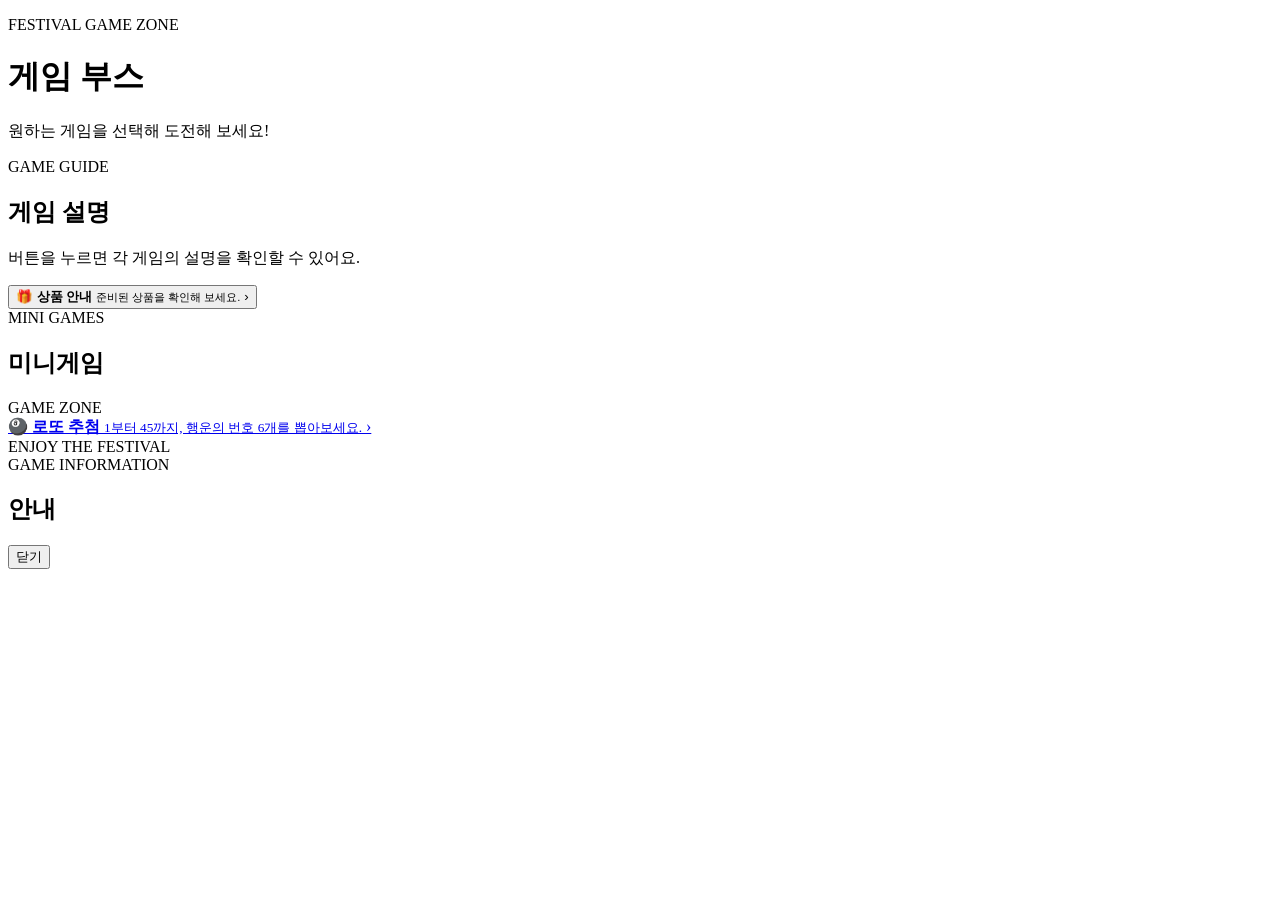
==== index.html @ ac953e5a "Add files via upload" ====
<!DOCTYPE html>
<html lang="ko">
<head>
  <meta charset="UTF-8">
  <meta name="viewport" content="width=device-width, initial-scale=1.0">
  <meta name="theme-color" content="#101a2b">
  <title>게임 부스</title>
  <link rel="stylesheet" href="css/style.css">
</head>
<body>
  <main class="home-shell">
    <header class="home-header">
      <p class="eyebrow">FESTIVAL GAME ZONE</p>
      <h1 id="siteTitle">게임 부스</h1>
      <p id="siteSubtitle" class="site-subtitle">원하는 게임을 선택해 도전해 보세요!</p>
    </header>

    <section class="description-section" aria-labelledby="descriptionHeading">
      <div class="section-heading">
        <span class="section-kicker">GAME GUIDE</span>
        <h2 id="descriptionHeading">게임 설명</h2>
        <p>버튼을 누르면 각 게임의 설명을 확인할 수 있어요.</p>
      </div>
      <div id="descriptionGrid" class="description-grid">
        <!-- js/config.js의 설명 4개가 이곳에 표시됩니다. -->
      </div>
    </section>

    <button id="productButton" class="wide-button product-button" type="button">
      <span class="wide-button-icon" aria-hidden="true">🎁</span>
      <span class="wide-button-copy">
        <strong id="productButtonTitle">상품 안내</strong>
        <small>준비된 상품을 확인해 보세요.</small>
      </span>
      <span class="wide-button-arrow" aria-hidden="true">›</span>
    </button>

    <section class="mini-section" aria-labelledby="miniHeading">
      <div class="mini-heading-row">
        <div>
          <span class="section-kicker">MINI GAMES</span>
          <h2 id="miniHeading">미니게임</h2>
        </div>
        <span class="coming-soon">GAME ZONE</span>
      </div>
      <div id="miniGameGrid" class="mini-game-grid">
        <!-- 미니게임 버튼은 설정 파일의 이름으로 표시됩니다. -->
      </div>
    </section>

    <a class="wide-button lotto-button" href="lotto.html">
      <span class="wide-button-icon" aria-hidden="true">🎱</span>
      <span class="wide-button-copy">
        <strong>로또 추첨</strong>
        <small>1부터 45까지, 행운의 번호 6개를 뽑아보세요.</small>
      </span>
      <span class="wide-button-arrow" aria-hidden="true">›</span>
    </a>

    <footer id="siteFooter" class="home-footer">ENJOY THE FESTIVAL</footer>
  </main>

  <div id="infoModal" class="modal" aria-hidden="true">
    <div class="modal-panel" role="dialog" aria-modal="true" aria-labelledby="modalTitle">
      <span class="modal-label">GAME INFORMATION</span>
      <h2 id="modalTitle">안내</h2>
      <p id="modalDescription" class="modal-description"></p>
      <button id="modalClose" class="modal-close" type="button">닫기</button>
    </div>
  </div>

  <script src="js/config.js"></script>
  <script src="js/main.js"></script>
</body>
</html>
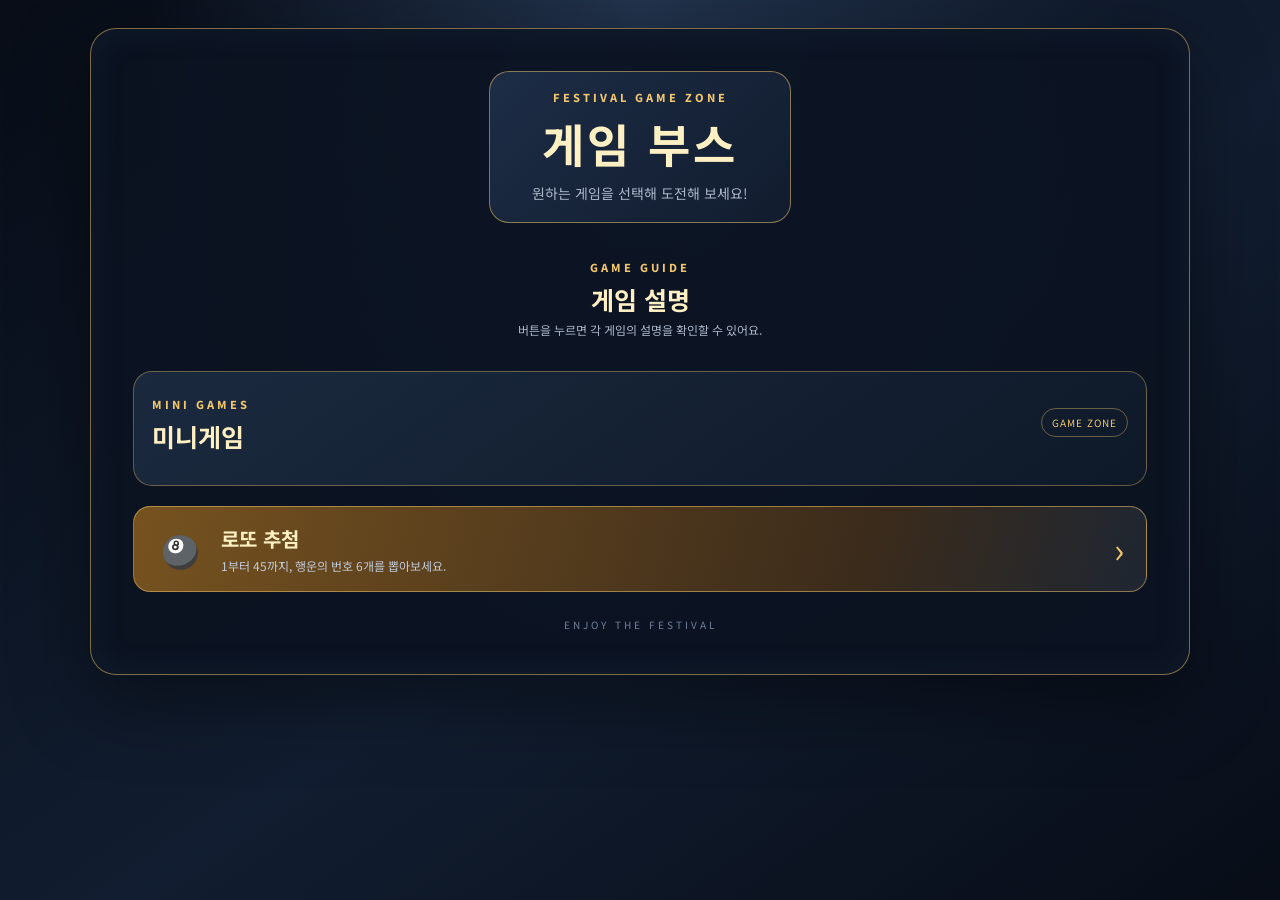
==== commit 850f38fd: "Update index.html" ====
--- a/index.html
+++ b/index.html
@@ -26,15 +26,6 @@
       </div>
     </section>
 
-    <button id="productButton" class="wide-button product-button" type="button">
-      <span class="wide-button-icon" aria-hidden="true">🎁</span>
-      <span class="wide-button-copy">
-        <strong id="productButtonTitle">상품 안내</strong>
-        <small>준비된 상품을 확인해 보세요.</small>
-      </span>
-      <span class="wide-button-arrow" aria-hidden="true">›</span>
-    </button>
-
     <section class="mini-section" aria-labelledby="miniHeading">
       <div class="mini-heading-row">
         <div>
@@ -44,7 +35,7 @@
         <span class="coming-soon">GAME ZONE</span>
       </div>
       <div id="miniGameGrid" class="mini-game-grid">
-        <!-- 미니게임 버튼은 설정 파일의 이름으로 표시됩니다. -->
+        <!-- 미니게임 6개가 설정 파일의 이름으로 표시됩니다. -->
       </div>
     </section>
 
--- a/css/style.css
+++ b/css/style.css
@@ -0,0 +1,183 @@
+@import url('https://fonts.googleapis.com/css2?family=Noto+Sans+KR:wght@400;500;600;700;800;900&display=swap');
+
+:root {
+  --bg: #0b1220;
+  --panel: #152238;
+  --panel-light: #1d2d46;
+  --line: rgba(230, 190, 105, .55);
+  --gold: #f2c66d;
+  --gold-light: #fff0c4;
+  --text: #f7f8fb;
+  --muted: #aab6c8;
+}
+
+* { box-sizing: border-box; }
+
+body {
+  margin: 0;
+  min-height: 100vh;
+  padding: 28px 18px;
+  color: var(--text);
+  font-family: 'Noto Sans KR', 'Malgun Gothic', sans-serif;
+  background:
+    radial-gradient(ellipse at 50% 0%, rgba(52, 77, 112, .55), transparent 55%),
+    linear-gradient(145deg, #080d17, #111d30 55%, #080d17);
+}
+
+button, a { font: inherit; }
+button { color: inherit; }
+
+.home-shell {
+  width: min(1100px, 100%);
+  margin: 0 auto;
+  padding: clamp(20px, 4vw, 42px);
+  border: 1px solid rgba(242, 198, 109, .5);
+  border-radius: 26px;
+  background: rgba(11, 19, 33, .91);
+  box-shadow: 0 25px 80px rgba(0, 0, 0, .42), inset 0 0 35px rgba(66, 87, 120, .12);
+}
+
+.home-header {
+  width: fit-content;
+  max-width: 100%;
+  margin: 0 auto 30px;
+  padding: 17px 42px 19px;
+  text-align: center;
+  border: 1px solid var(--line);
+  border-radius: 20px;
+  background: linear-gradient(135deg, #1d2d46, #111c2e);
+}
+
+.eyebrow, .section-kicker, .modal-label {
+  margin: 0;
+  color: var(--gold);
+  font-size: 11px;
+  font-weight: 800;
+  letter-spacing: 3px;
+}
+
+.home-header h1 {
+  margin: 5px 0 2px;
+  color: var(--gold-light);
+  font-size: clamp(30px, 5vw, 46px);
+  letter-spacing: 3px;
+}
+
+.site-subtitle { margin: 7px 0 0; color: var(--muted); font-size: 14px; }
+
+.description-section { margin: 0 0 20px; }
+.section-heading { margin-bottom: 13px; text-align: center; }
+.section-heading h2, .mini-heading-row h2 {
+  margin: 4px 0;
+  color: var(--gold-light);
+  font-size: clamp(20px, 3vw, 25px);
+}
+.section-heading p { margin: 3px 0 0; color: var(--muted); font-size: 12px; }
+
+.description-grid {
+  display: grid;
+  grid-template-columns: repeat(4, minmax(0, 1fr));
+  gap: 12px;
+}
+
+.description-card {
+  min-height: 86px;
+  padding: 15px 10px;
+  border: 1px solid rgba(242, 198, 109, .45);
+  border-radius: 15px;
+  background: linear-gradient(145deg, #20324d, #152238);
+  cursor: pointer;
+  transition: transform .18s ease, border-color .18s ease, background .18s ease;
+}
+.description-card:hover, .description-card:focus-visible {
+  transform: translateY(-3px);
+  border-color: var(--gold-light);
+  background: #2a3b57;
+  outline: none;
+}
+.description-card .card-number { display: block; margin-bottom: 4px; color: var(--gold); font-size: 10px; letter-spacing: 2px; }
+.description-card strong { display: block; overflow-wrap: anywhere; font-size: 15px; }
+
+.wide-button {
+  width: 100%;
+  min-height: 82px;
+  display: flex;
+  align-items: center;
+  gap: 17px;
+  padding: 17px 22px;
+  border: 1px solid var(--line);
+  border-radius: 17px;
+  color: var(--text);
+  text-align: left;
+  text-decoration: none;
+  cursor: pointer;
+  transition: transform .18s ease, filter .18s ease, border-color .18s ease;
+}
+.wide-button:hover, .wide-button:focus-visible { transform: translateY(-2px); filter: brightness(1.13); border-color: var(--gold-light); outline: none; }
+.product-button { margin: 0 0 22px; background: linear-gradient(105deg, #263650, #19283e); }
+.lotto-button { margin-top: 20px; background: linear-gradient(105deg, #76521f, #3b2b1b 72%, #1e2632); }
+.wide-button-icon { width: 48px; flex: 0 0 48px; text-align: center; font-size: 31px; }
+.wide-button-copy { flex: 1; min-width: 0; }
+.wide-button-copy strong { display: block; color: var(--gold-light); font-size: 20px; }
+.wide-button-copy small { display: block; margin-top: 4px; color: #c0cada; font-size: 12px; }
+.wide-button-arrow { color: var(--gold); font-size: 34px; line-height: 1; }
+
+.mini-section {
+  padding: 18px;
+  border: 1px solid rgba(242, 198, 109, .38);
+  border-radius: 19px;
+  background: linear-gradient(145deg, rgba(28, 43, 65, .95), rgba(15, 25, 41, .95));
+}
+.mini-heading-row { display: flex; align-items: center; justify-content: space-between; gap: 12px; margin-bottom: 13px; }
+.mini-heading-row h2 { margin-bottom: 0; }
+.coming-soon { padding: 6px 10px; border: 1px solid rgba(242, 198, 109, .4); border-radius: 30px; color: var(--gold); font-size: 10px; letter-spacing: 1px; }
+.mini-game-grid { display: grid; grid-template-columns: repeat(4, minmax(0, 1fr)); gap: 10px; }
+.mini-game-button {
+  min-height: 62px;
+  padding: 10px;
+  border: 1px solid rgba(164, 181, 207, .28);
+  border-radius: 12px;
+  background: #111d30;
+  color: #dce4f0;
+  font-weight: 700;
+  cursor: pointer;
+  transition: border-color .18s ease, background .18s ease;
+}
+.mini-game-button:hover, .mini-game-button:focus-visible { border-color: var(--gold); background: #263650; outline: none; }
+.mini-game-button small { display: block; margin-top: 4px; color: #8f9eb4; font-size: 10px; font-weight: 500; }
+
+.home-footer { margin-top: 25px; color: #718099; text-align: center; font-size: 10px; letter-spacing: 3px; }
+
+.modal {
+  position: fixed;
+  inset: 0;
+  z-index: 20;
+  display: none;
+  align-items: center;
+  justify-content: center;
+  padding: 20px;
+  background: rgba(0, 0, 0, .76);
+}
+.modal.is-open { display: flex; }
+.modal-panel {
+  width: min(520px, 100%);
+  padding: 30px 26px 24px;
+  border: 1px solid var(--gold);
+  border-radius: 20px;
+  background: linear-gradient(145deg, #1c2c44, #101a2b);
+  box-shadow: 0 20px 70px rgba(0, 0, 0, .55);
+}
+.modal-panel h2 { margin: 9px 0 15px; color: var(--gold-light); font-size: 25px; }
+.modal-description { min-height: 80px; margin: 0; color: #d5deeb; line-height: 1.8; white-space: pre-wrap; overflow-wrap: anywhere; }
+.modal-close { display: block; min-width: 110px; margin: 22px auto 0; padding: 10px 22px; border: 1px solid var(--gold); border-radius: 30px; background: transparent; color: var(--gold-light); cursor: pointer; }
+.modal-close:hover { background: rgba(242, 198, 109, .12); }
+
+@media (max-width: 720px) {
+  body { padding: 12px; }
+  .home-shell { padding: 20px 14px; border-radius: 19px; }
+  .home-header { padding: 15px 22px; margin-bottom: 24px; }
+  .description-grid { grid-template-columns: repeat(2, minmax(0, 1fr)); }
+  .mini-game-grid { grid-template-columns: repeat(2, minmax(0, 1fr)); }
+  .wide-button { min-height: 76px; padding: 14px; gap: 12px; }
+  .wide-button-copy strong { font-size: 18px; }
+}
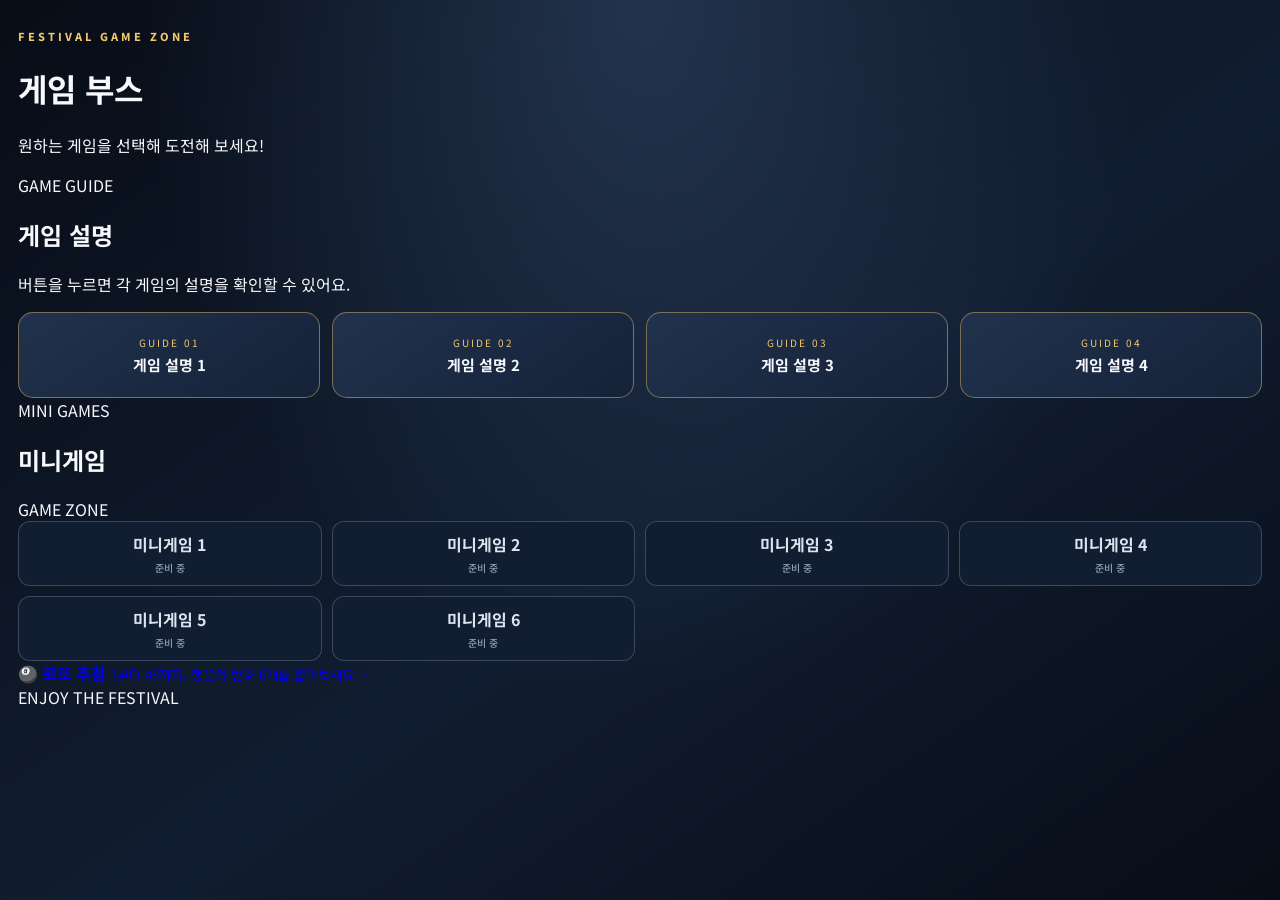
==== commit a82211ab: "Update index.html" ====
--- a/index.html
+++ b/index.html
@@ -1,62 +1,63 @@
+
 <!DOCTYPE html>
 <html lang="ko">
 <head>
   <meta charset="UTF-8">
   <meta name="viewport" content="width=device-width, initial-scale=1.0">
-  <meta name="theme-color" content="#101a2b">
-  <title>게임 부스</title>
+  <meta name="theme-color" content="#0b1220">
+  <title>카지노</title>
   <link rel="stylesheet" href="css/style.css">
 </head>
 <body>
-  <main class="home-shell">
-    <header class="home-header">
-      <p class="eyebrow">FESTIVAL GAME ZONE</p>
-      <h1 id="siteTitle">게임 부스</h1>
-      <p id="siteSubtitle" class="site-subtitle">원하는 게임을 선택해 도전해 보세요!</p>
+
+  <main class="page">
+    <header class="hero">
+      <div class="eyebrow">FESTIVAL GAME ZONE</div>
+      <h1 id="siteTitle">카지노</h1>
+      <p id="siteSubtitle">원하는 게임을 선택해 도전해 보세요!</p>
     </header>
 
-    <section class="description-section" aria-labelledby="descriptionHeading">
-      <div class="section-heading">
-        <span class="section-kicker">GAME GUIDE</span>
-        <h2 id="descriptionHeading">게임 설명</h2>
-        <p>버튼을 누르면 각 게임의 설명을 확인할 수 있어요.</p>
-      </div>
-      <div id="descriptionGrid" class="description-grid">
-        <!-- js/config.js의 설명 4개가 이곳에 표시됩니다. -->
-      </div>
+    <section class="guide-section">
+      <div class="section-eyebrow">GAME GUIDE</div>
+      <h2>게임 설명</h2>
+      <p class="section-description">
+        버튼을 누르면 각 게임의 설명을 확인할 수 있어요.
+      </p>
+      <div class="description-grid" id="descriptionGrid"></div>
     </section>
 
-    <section class="mini-section" aria-labelledby="miniHeading">
-      <div class="mini-heading-row">
+    <section class="games-section">
+      <div class="games-heading">
         <div>
-          <span class="section-kicker">MINI GAMES</span>
-          <h2 id="miniHeading">미니게임</h2>
+          <div class="section-eyebrow">MINI GAMES</div>
+          <h2>미니게임</h2>
         </div>
-        <span class="coming-soon">GAME ZONE</span>
+        <span class="zone-label">GAME ZONE</span>
       </div>
-      <div id="miniGameGrid" class="mini-game-grid">
-        <!-- 미니게임 6개가 설정 파일의 이름으로 표시됩니다. -->
-      </div>
+
+      <div class="mini-game-grid" id="miniGameGrid"></div>
     </section>
 
-    <a class="wide-button lotto-button" href="lotto.html">
-      <span class="wide-button-icon" aria-hidden="true">🎱</span>
-      <span class="wide-button-copy">
+    <a class="lotto-link" href="lotto.html">
+      <span class="lotto-icon">🎱</span>
+      <span class="lotto-info">
         <strong>로또 추첨</strong>
         <small>1부터 45까지, 행운의 번호 6개를 뽑아보세요.</small>
       </span>
-      <span class="wide-button-arrow" aria-hidden="true">›</span>
+      <span class="lotto-arrow">›</span>
     </a>
 
-    <footer id="siteFooter" class="home-footer">ENJOY THE FESTIVAL</footer>
+    <footer id="siteFooter">ENJOY THE FESTIVAL</footer>
   </main>
 
-  <div id="infoModal" class="modal" aria-hidden="true">
-    <div class="modal-panel" role="dialog" aria-modal="true" aria-labelledby="modalTitle">
-      <span class="modal-label">GAME INFORMATION</span>
-      <h2 id="modalTitle">안내</h2>
-      <p id="modalDescription" class="modal-description"></p>
-      <button id="modalClose" class="modal-close" type="button">닫기</button>
+  <div class="modal" id="infoModal" aria-hidden="true">
+    <div class="modal-card" role="dialog" aria-modal="true">
+      <div class="section-eyebrow">GAME INFORMATION</div>
+      <h2 id="modalTitle">게임 설명</h2>
+      <p id="modalDescription"></p>
+      <button id="modalClose" class="close-button" type="button">
+        닫기
+      </button>
     </div>
   </div>
 
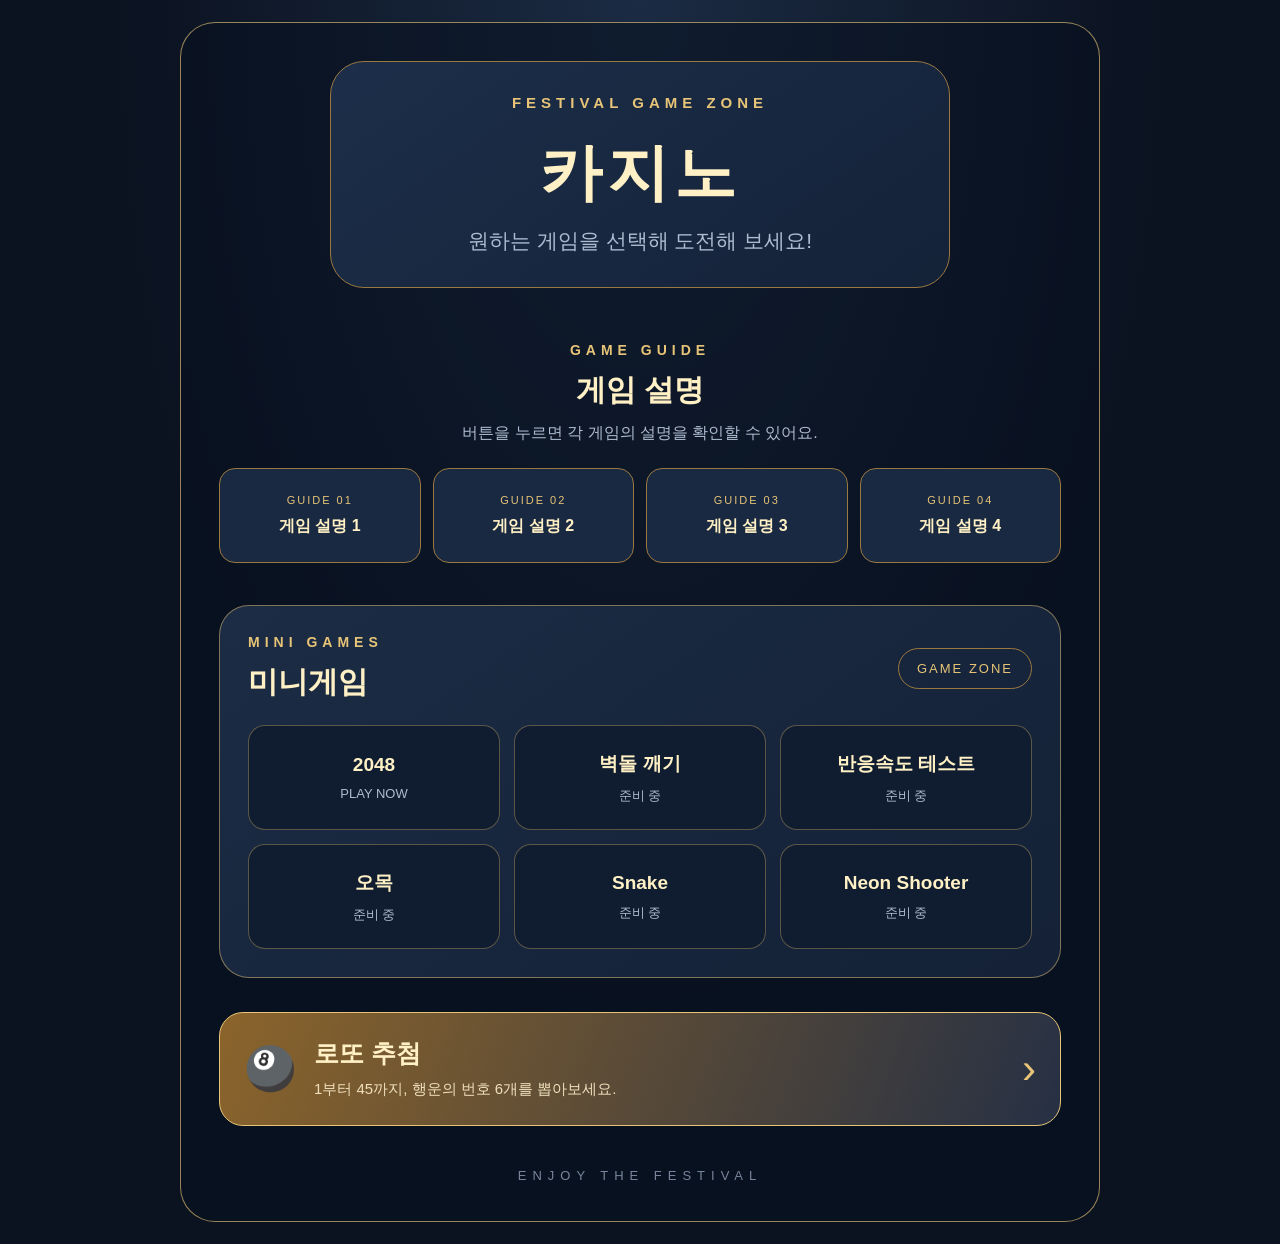
==== commit 5f19d784: "Update index.html" ====
--- a/index.html
+++ b/index.html
@@ -6,11 +6,14 @@
   <meta name="viewport" content="width=device-width, initial-scale=1.0">
   <meta name="theme-color" content="#0b1220">
   <title>카지노</title>
-  <link rel="stylesheet" href="css/style.css">
+
+  <!-- CSS 캐시 갱신 -->
+  <link rel="stylesheet" href="css/style.css?v=3">
 </head>
+
 <body>
+  <main class="page">
 
-  <main class="page">
     <header class="hero">
       <div class="eyebrow">FESTIVAL GAME ZONE</div>
       <h1 id="siteTitle">카지노</h1>
@@ -23,6 +26,7 @@
       <p class="section-description">
         버튼을 누르면 각 게임의 설명을 확인할 수 있어요.
       </p>
+
       <div class="description-grid" id="descriptionGrid"></div>
     </section>
 
@@ -40,28 +44,36 @@
 
     <a class="lotto-link" href="lotto.html">
       <span class="lotto-icon">🎱</span>
+
       <span class="lotto-info">
         <strong>로또 추첨</strong>
         <small>1부터 45까지, 행운의 번호 6개를 뽑아보세요.</small>
       </span>
+
       <span class="lotto-arrow">›</span>
     </a>
 
     <footer id="siteFooter">ENJOY THE FESTIVAL</footer>
+
   </main>
 
+  <!-- 게임 설명 팝업 -->
   <div class="modal" id="infoModal" aria-hidden="true">
     <div class="modal-card" role="dialog" aria-modal="true">
       <div class="section-eyebrow">GAME INFORMATION</div>
+
       <h2 id="modalTitle">게임 설명</h2>
+
       <p id="modalDescription"></p>
+
       <button id="modalClose" class="close-button" type="button">
         닫기
       </button>
     </div>
   </div>
 
-  <script src="js/config.js"></script>
-  <script src="js/main.js"></script>
+  <!-- JavaScript 파일 -->
+  <script src="js/config.js?v=3"></script>
+  <script src="js/main.js?v=3"></script>
 </body>
 </html>
--- a/css/style.css
+++ b/css/style.css
@@ -1,78 +1,95 @@
-@import url('https://fonts.googleapis.com/css2?family=Noto+Sans+KR:wght@400;500;600;700;800;900&display=swap');
+
+* {
+  box-sizing: border-box;
+}
 
 :root {
-  --bg: #0b1220;
-  --panel: #152238;
-  --panel-light: #1d2d46;
-  --line: rgba(230, 190, 105, .55);
-  --gold: #f2c66d;
-  --gold-light: #fff0c4;
-  --text: #f7f8fb;
-  --muted: #aab6c8;
-}
-
-* { box-sizing: border-box; }
+  --background: #0b1220;
+  --panel: #192941;
+  --panel-light: #21344e;
+  --gold: #e7c477;
+  --gold-dark: #9b7840;
+  --text: #fff0c5;
+  --muted: #aebbd0;
+}
 
 body {
   margin: 0;
   min-height: 100vh;
-  padding: 28px 18px;
-  color: var(--text);
-  font-family: 'Noto Sans KR', 'Malgun Gothic', sans-serif;
+  padding: 22px 14px;
   background:
-    radial-gradient(ellipse at 50% 0%, rgba(52, 77, 112, .55), transparent 55%),
-    linear-gradient(145deg, #080d17, #111d30 55%, #080d17);
-}
-
-button, a { font: inherit; }
-button { color: inherit; }
-
-.home-shell {
-  width: min(1100px, 100%);
+    radial-gradient(ellipse at top, #1b2b43 0%, #0b1220 58%);
+  color: var(--text);
+  font-family: Arial, "Noto Sans KR", sans-serif;
+}
+
+button,
+a {
+  font: inherit;
+}
+
+.page {
+  width: 100%;
+  max-width: 920px;
   margin: 0 auto;
-  padding: clamp(20px, 4vw, 42px);
-  border: 1px solid rgba(242, 198, 109, .5);
-  border-radius: 26px;
-  background: rgba(11, 19, 33, .91);
-  box-shadow: 0 25px 80px rgba(0, 0, 0, .42), inset 0 0 35px rgba(66, 87, 120, .12);
-}
-
-.home-header {
-  width: fit-content;
-  max-width: 100%;
-  margin: 0 auto 30px;
-  padding: 17px 42px 19px;
+  padding: 38px;
+  border: 1px solid rgba(231, 196, 119, 0.65);
+  border-radius: 35px;
+  background: rgba(9, 17, 31, 0.55);
+}
+
+.hero {
+  max-width: 620px;
+  margin: 0 auto 54px;
+  padding: 32px 20px;
   text-align: center;
-  border: 1px solid var(--line);
-  border-radius: 20px;
-  background: linear-gradient(135deg, #1d2d46, #111c2e);
-}
-
-.eyebrow, .section-kicker, .modal-label {
+  border: 1px solid var(--gold-dark);
+  border-radius: 34px;
+  background: linear-gradient(145deg, #1c2e49, #142238);
+}
+
+.eyebrow,
+.section-eyebrow {
+  color: var(--gold);
+  font-weight: 800;
+  letter-spacing: 5px;
+}
+
+.eyebrow {
+  font-size: 15px;
+}
+
+.hero h1 {
+  margin: 20px 0 12px;
+  font-size: clamp(38px, 7vw, 62px);
+  letter-spacing: 5px;
+}
+
+.hero p {
   margin: 0;
-  color: var(--gold);
-  font-size: 11px;
-  font-weight: 800;
-  letter-spacing: 3px;
-}
-
-.home-header h1 {
-  margin: 5px 0 2px;
-  color: var(--gold-light);
-  font-size: clamp(30px, 5vw, 46px);
-  letter-spacing: 3px;
-}
-
-.site-subtitle { margin: 7px 0 0; color: var(--muted); font-size: 14px; }
-
-.description-section { margin: 0 0 20px; }
-.section-heading { margin-bottom: 13px; text-align: center; }
-.section-heading h2, .mini-heading-row h2 {
-  margin: 4px 0;
-  color: var(--gold-light);
-  font-size: clamp(20px, 3vw, 25px);
-}
-.section-heading p { margin: 3px 0 0; color: var(--muted); font-size: 12px; }
+  color: var(--muted);
+  font-size: clamp(15px, 3vw, 21px);
+}
+
+.guide-section {
+  margin-bottom: 42px;
+  text-align: center;
+}
+
+.section-eyebrow {
+  font-size: 14px;
+}
+
+.guide-section h2,
+.games-heading h2 {
+  margin: 12px 0;
+  font-size: 30px;
+}
+
+.section-description {
+  margin: 0 0 24px;
+  color: var(--muted);
+}
 
 .description-grid {
   display: grid;
@@ -81,103 +98,282 @@
 }
 
 .description-card {
-  min-height: 86px;
-  padding: 15px 10px;
-  border: 1px solid rgba(242, 198, 109, .45);
-  border-radius: 15px;
-  background: linear-gradient(145deg, #20324d, #152238);
+  min-height: 95px;
+  padding: 16px 8px;
+  border: 1px solid var(--gold-dark);
+  border-radius: 16px;
+  background: var(--panel);
+  color: var(--text);
   cursor: pointer;
-  transition: transform .18s ease, border-color .18s ease, background .18s ease;
-}
-.description-card:hover, .description-card:focus-visible {
+  transition: 0.2s;
+}
+
+.description-card:hover,
+.mini-game-button:hover {
   transform: translateY(-3px);
-  border-color: var(--gold-light);
-  background: #2a3b57;
-  outline: none;
-}
-.description-card .card-number { display: block; margin-bottom: 4px; color: var(--gold); font-size: 10px; letter-spacing: 2px; }
-.description-card strong { display: block; overflow-wrap: anywhere; font-size: 15px; }
-
-.wide-button {
-  width: 100%;
-  min-height: 82px;
+  border-color: var(--gold);
+  background: var(--panel-light);
+}
+
+.card-number {
+  display: block;
+  margin-bottom: 10px;
+  color: var(--gold);
+  font-size: 11px;
+  letter-spacing: 2px;
+}
+
+.description-card strong {
+  font-size: 16px;
+}
+
+.games-section {
+  margin: 0 0 34px;
+  padding: 28px;
+  border: 1px solid rgba(231, 196, 119, 0.5);
+  border-radius: 30px;
+  background: linear-gradient(145deg, #1b2c44, #142137);
+}
+
+.games-heading {
   display: flex;
   align-items: center;
-  gap: 17px;
-  padding: 17px 22px;
-  border: 1px solid var(--line);
+  justify-content: space-between;
+  gap: 12px;
+  margin-bottom: 22px;
+}
+
+.games-heading h2 {
+  margin-bottom: 0;
+}
+
+.zone-label {
+  padding: 12px 18px;
+  border: 1px solid var(--gold-dark);
+  border-radius: 30px;
+  color: var(--gold);
+  font-size: 13px;
+  letter-spacing: 2px;
+  white-space: nowrap;
+}
+
+.mini-game-grid {
+  display: grid;
+  grid-template-columns: repeat(3, minmax(0, 1fr));
+  gap: 14px;
+}
+
+.mini-game-button {
+  min-height: 105px;
+  padding: 18px 10px;
+  border: 1px solid rgba(231, 196, 119, 0.35);
   border-radius: 17px;
-  color: var(--text);
-  text-align: left;
+  background: #101d30;
+  color: var(--text);
+  cursor: pointer;
+  transition: 0.2s;
+}
+
+.mini-game-button span {
+  display: block;
+  font-size: 19px;
+  font-weight: bold;
+}
+
+.mini-game-button small {
+  display: block;
+  margin-top: 10px;
+  color: var(--muted);
+  font-size: 13px;
+}
+
+.lotto-link {
+  display: flex;
+  align-items: center;
+  gap: 18px;
+  padding: 24px;
+  border: 1px solid var(--gold);
+  border-radius: 24px;
+  background: linear-gradient(110deg, #8b642b, #263044);
+  color: var(--text);
   text-decoration: none;
-  cursor: pointer;
-  transition: transform .18s ease, filter .18s ease, border-color .18s ease;
-}
-.wide-button:hover, .wide-button:focus-visible { transform: translateY(-2px); filter: brightness(1.13); border-color: var(--gold-light); outline: none; }
-.product-button { margin: 0 0 22px; background: linear-gradient(105deg, #263650, #19283e); }
-.lotto-button { margin-top: 20px; background: linear-gradient(105deg, #76521f, #3b2b1b 72%, #1e2632); }
-.wide-button-icon { width: 48px; flex: 0 0 48px; text-align: center; font-size: 31px; }
-.wide-button-copy { flex: 1; min-width: 0; }
-.wide-button-copy strong { display: block; color: var(--gold-light); font-size: 20px; }
-.wide-button-copy small { display: block; margin-top: 4px; color: #c0cada; font-size: 12px; }
-.wide-button-arrow { color: var(--gold); font-size: 34px; line-height: 1; }
-
-.mini-section {
-  padding: 18px;
-  border: 1px solid rgba(242, 198, 109, .38);
-  border-radius: 19px;
-  background: linear-gradient(145deg, rgba(28, 43, 65, .95), rgba(15, 25, 41, .95));
-}
-.mini-heading-row { display: flex; align-items: center; justify-content: space-between; gap: 12px; margin-bottom: 13px; }
-.mini-heading-row h2 { margin-bottom: 0; }
-.coming-soon { padding: 6px 10px; border: 1px solid rgba(242, 198, 109, .4); border-radius: 30px; color: var(--gold); font-size: 10px; letter-spacing: 1px; }
-.mini-game-grid { display: grid; grid-template-columns: repeat(4, minmax(0, 1fr)); gap: 10px; }
-.mini-game-button {
-  min-height: 62px;
-  padding: 10px;
-  border: 1px solid rgba(164, 181, 207, .28);
-  border-radius: 12px;
-  background: #111d30;
-  color: #dce4f0;
-  font-weight: 700;
-  cursor: pointer;
-  transition: border-color .18s ease, background .18s ease;
-}
-.mini-game-button:hover, .mini-game-button:focus-visible { border-color: var(--gold); background: #263650; outline: none; }
-.mini-game-button small { display: block; margin-top: 4px; color: #8f9eb4; font-size: 10px; font-weight: 500; }
-
-.home-footer { margin-top: 25px; color: #718099; text-align: center; font-size: 10px; letter-spacing: 3px; }
+  transition: 0.2s;
+}
+
+.lotto-link:hover {
+  transform: translateY(-3px);
+  filter: brightness(1.12);
+}
+
+.lotto-icon {
+  font-size: 42px;
+}
+
+.lotto-info {
+  flex: 1;
+  min-width: 0;
+}
+
+.lotto-info strong {
+  display: block;
+  margin-bottom: 8px;
+  font-size: 25px;
+}
+
+.lotto-info small {
+  color: #f0dfbd;
+  font-size: 15px;
+  line-height: 1.5;
+}
+
+.lotto-arrow {
+  color: var(--gold);
+  font-size: 42px;
+}
+
+footer {
+  margin-top: 42px;
+  color: #77869c;
+  font-size: 13px;
+  letter-spacing: 6px;
+  text-align: center;
+}
+
+/* 설명 팝업 */
 
 .modal {
   position: fixed;
   inset: 0;
-  z-index: 20;
+  z-index: 100;
   display: none;
   align-items: center;
   justify-content: center;
-  padding: 20px;
-  background: rgba(0, 0, 0, .76);
-}
-.modal.is-open { display: flex; }
-.modal-panel {
-  width: min(520px, 100%);
-  padding: 30px 26px 24px;
+  padding: 18px;
+  background: rgba(0, 0, 0, 0.78);
+}
+
+.modal.is-open {
+  display: flex;
+}
+
+.modal-card {
+  width: 100%;
+  max-width: 540px;
+  padding: 42px;
   border: 1px solid var(--gold);
-  border-radius: 20px;
-  background: linear-gradient(145deg, #1c2c44, #101a2b);
-  box-shadow: 0 20px 70px rgba(0, 0, 0, .55);
-}
-.modal-panel h2 { margin: 9px 0 15px; color: var(--gold-light); font-size: 25px; }
-.modal-description { min-height: 80px; margin: 0; color: #d5deeb; line-height: 1.8; white-space: pre-wrap; overflow-wrap: anywhere; }
-.modal-close { display: block; min-width: 110px; margin: 22px auto 0; padding: 10px 22px; border: 1px solid var(--gold); border-radius: 30px; background: transparent; color: var(--gold-light); cursor: pointer; }
-.modal-close:hover { background: rgba(242, 198, 109, .12); }
-
-@media (max-width: 720px) {
-  body { padding: 12px; }
-  .home-shell { padding: 20px 14px; border-radius: 19px; }
-  .home-header { padding: 15px 22px; margin-bottom: 24px; }
-  .description-grid { grid-template-columns: repeat(2, minmax(0, 1fr)); }
-  .mini-game-grid { grid-template-columns: repeat(2, minmax(0, 1fr)); }
-  .wide-button { min-height: 76px; padding: 14px; gap: 12px; }
-  .wide-button-copy strong { font-size: 18px; }
-}
+  border-radius: 28px;
+  background: linear-gradient(145deg, #1b2d47, #142137);
+  box-shadow: 0 20px 70px rgba(0, 0, 0, 0.45);
+}
+
+.modal-card h2 {
+  margin: 22px 0;
+  font-size: 32px;
+}
+
+.modal-card p {
+  min-height: 80px;
+  color: #d6dfec;
+  font-size: 19px;
+  line-height: 1.7;
+  white-space: pre-wrap;
+  overflow-wrap: anywhere;
+}
+
+.close-button {
+  display: block;
+  min-width: 150px;
+  margin: 30px auto 0;
+  padding: 14px 28px;
+  border: 1px solid var(--gold);
+  border-radius: 35px;
+  background: transparent;
+  color: var(--text);
+  font-size: 18px;
+  cursor: pointer;
+}
+
+.close-button:hover {
+  background: #8b642b;
+}
+
+@media (max-width: 650px) {
+  body {
+    padding: 14px 10px;
+  }
+
+  .page {
+    padding: 24px 15px;
+    border-radius: 25px;
+  }
+
+  .hero {
+    margin-bottom: 42px;
+    padding: 30px 12px;
+  }
+
+  .eyebrow {
+    font-size: 12px;
+    letter-spacing: 4px;
+  }
+
+  .description-grid {
+    grid-template-columns: repeat(2, minmax(0, 1fr));
+  }
+
+  .games-section {
+    padding: 22px 16px;
+  }
+
+  .mini-game-grid {
+    grid-template-columns: repeat(2, minmax(0, 1fr));
+    gap: 10px;
+  }
+
+  .mini-game-button {
+    min-height: 90px;
+  }
+
+  .mini-game-button span {
+    font-size: 17px;
+  }
+
+  .zone-label {
+    padding: 10px 12px;
+    font-size: 11px;
+  }
+
+  .lotto-link {
+    gap: 12px;
+    padding: 18px 14px;
+  }
+
+  .lotto-icon {
+    font-size: 34px;
+  }
+
+  .lotto-info strong {
+    font-size: 21px;
+  }
+
+  .lotto-info small {
+    font-size: 13px;
+  }
+
+  .modal-card {
+    padding: 30px 22px;
+  }
+
+  .modal-card h2 {
+    font-size: 27px;
+  }
+
+  .modal-card p {
+    font-size: 17px;
+  }
+
+  footer {
+    font-size: 11px;
+    letter-spacing: 4px;
+  }
+}
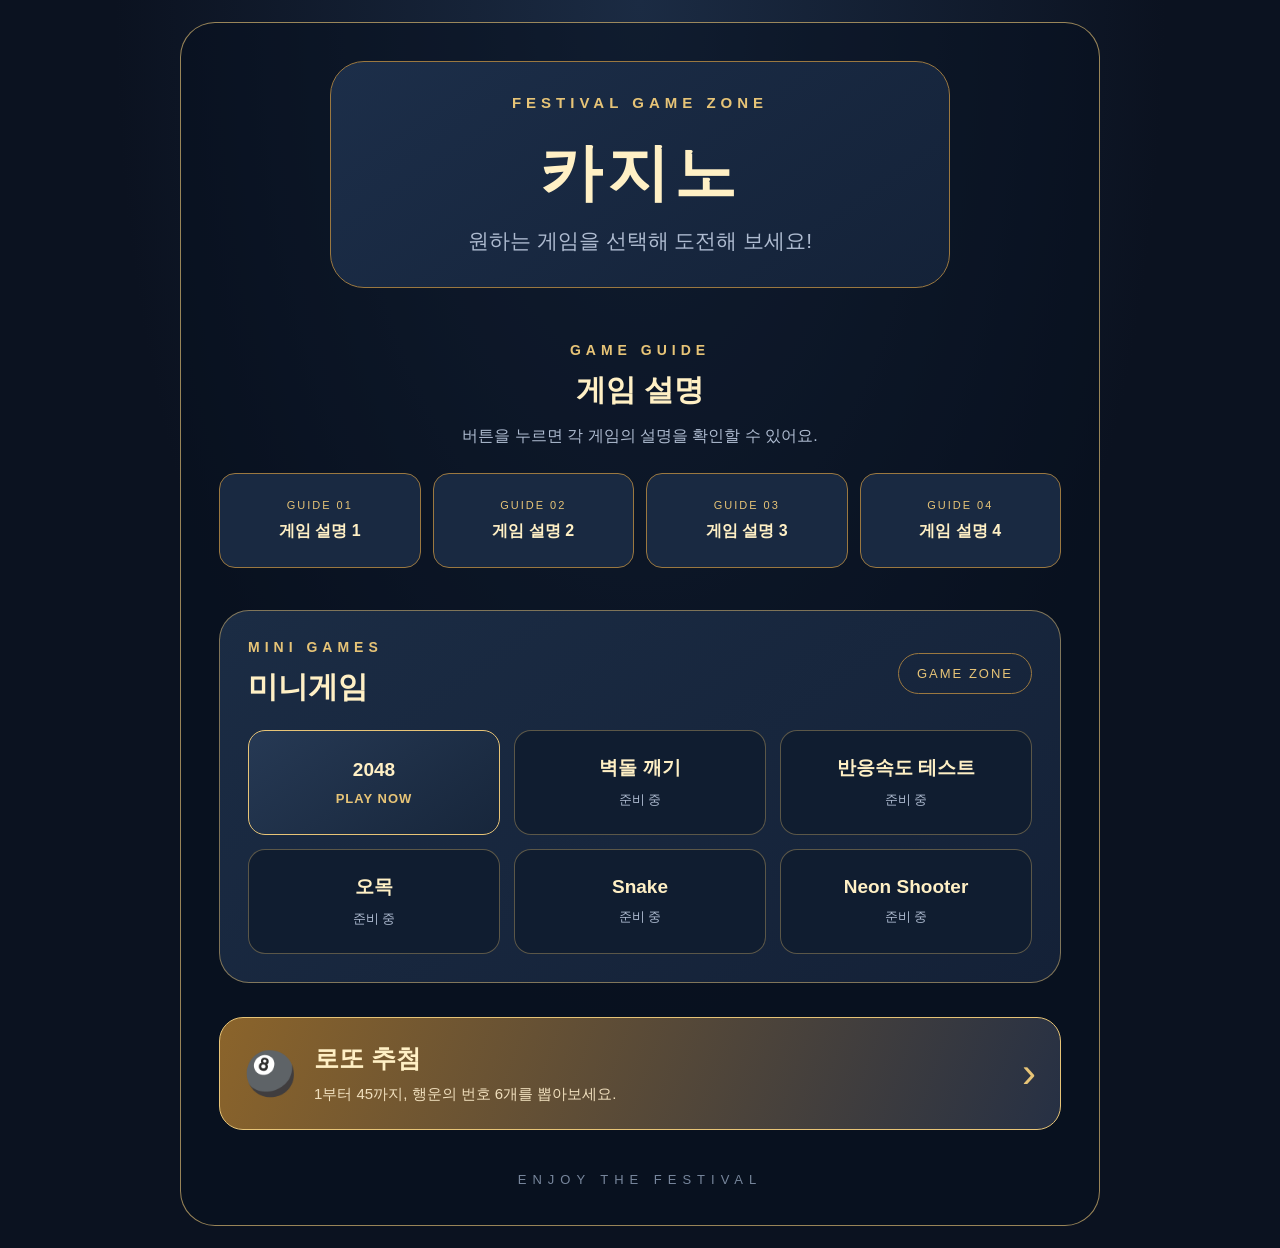
==== commit e488642f: "Update index.html" ====
--- a/index.html
+++ b/index.html
@@ -6,14 +6,11 @@
   <meta name="viewport" content="width=device-width, initial-scale=1.0">
   <meta name="theme-color" content="#0b1220">
   <title>카지노</title>
+  <link rel="stylesheet" href="css/style.css?v=4">
+</head>
+<body>
 
-  <!-- CSS 캐시 갱신 -->
-  <link rel="stylesheet" href="css/style.css?v=3">
-</head>
-
-<body>
   <main class="page">
-
     <header class="hero">
       <div class="eyebrow">FESTIVAL GAME ZONE</div>
       <h1 id="siteTitle">카지노</h1>
@@ -26,7 +23,6 @@
       <p class="section-description">
         버튼을 누르면 각 게임의 설명을 확인할 수 있어요.
       </p>
-
       <div class="description-grid" id="descriptionGrid"></div>
     </section>
 
@@ -44,36 +40,28 @@
 
     <a class="lotto-link" href="lotto.html">
       <span class="lotto-icon">🎱</span>
-
       <span class="lotto-info">
         <strong>로또 추첨</strong>
         <small>1부터 45까지, 행운의 번호 6개를 뽑아보세요.</small>
       </span>
-
       <span class="lotto-arrow">›</span>
     </a>
 
     <footer id="siteFooter">ENJOY THE FESTIVAL</footer>
-
   </main>
 
-  <!-- 게임 설명 팝업 -->
   <div class="modal" id="infoModal" aria-hidden="true">
     <div class="modal-card" role="dialog" aria-modal="true">
       <div class="section-eyebrow">GAME INFORMATION</div>
-
       <h2 id="modalTitle">게임 설명</h2>
-
       <p id="modalDescription"></p>
-
       <button id="modalClose" class="close-button" type="button">
         닫기
       </button>
     </div>
   </div>
 
-  <!-- JavaScript 파일 -->
-  <script src="js/config.js?v=3"></script>
-  <script src="js/main.js?v=3"></script>
+  <script src="js/config.js?v=4"></script>
+  <script src="js/main.js?v=4"></script>
 </body>
 </html>
--- a/css/style.css
+++ b/css/style.css
@@ -13,6 +13,11 @@
   --muted: #aebbd0;
 }
 
+html {
+  min-height: 100%;
+  background: var(--background);
+}
+
 body {
   margin: 0;
   min-height: 100vh;
@@ -38,6 +43,8 @@
   background: rgba(9, 17, 31, 0.55);
 }
 
+/* 상단 타이틀 */
+
 .hero {
   max-width: 620px;
   margin: 0 auto 54px;
@@ -61,6 +68,7 @@
 
 .hero h1 {
   margin: 20px 0 12px;
+  color: var(--text);
   font-size: clamp(38px, 7vw, 62px);
   letter-spacing: 5px;
 }
@@ -71,6 +79,8 @@
   font-size: clamp(15px, 3vw, 21px);
 }
 
+/* 게임 설명 */
+
 .guide-section {
   margin-bottom: 42px;
   text-align: center;
@@ -83,12 +93,14 @@
 .guide-section h2,
 .games-heading h2 {
   margin: 12px 0;
+  color: var(--text);
   font-size: 30px;
 }
 
 .section-description {
   margin: 0 0 24px;
   color: var(--muted);
+  line-height: 1.6;
 }
 
 .description-grid {
@@ -124,8 +136,11 @@
 }
 
 .description-card strong {
+  color: var(--text);
   font-size: 16px;
 }
+
+/* 미니게임 영역 */
 
 .games-section {
   margin: 0 0 34px;
@@ -176,6 +191,7 @@
 
 .mini-game-button span {
   display: block;
+  color: var(--text);
   font-size: 19px;
   font-weight: bold;
 }
@@ -186,6 +202,19 @@
   color: var(--muted);
   font-size: 13px;
 }
+
+.mini-game-button.available {
+  border-color: var(--gold);
+  background: linear-gradient(145deg, #263954, #17263b);
+}
+
+.mini-game-button.available small {
+  color: var(--gold);
+  font-weight: bold;
+  letter-spacing: 1px;
+}
+
+/* 로또 버튼 */
 
 .lotto-link {
   display: flex;
@@ -217,6 +246,7 @@
 .lotto-info strong {
   display: block;
   margin-bottom: 8px;
+  color: var(--text);
   font-size: 25px;
 }
 
@@ -230,6 +260,8 @@
   color: var(--gold);
   font-size: 42px;
 }
+
+/* 하단 */
 
 footer {
   margin-top: 42px;
@@ -239,7 +271,7 @@
   text-align: center;
 }
 
-/* 설명 팝업 */
+/* 팝업 */
 
 .modal {
   position: fixed;
@@ -268,6 +300,7 @@
 
 .modal-card h2 {
   margin: 22px 0;
+  color: var(--text);
   font-size: 32px;
 }
 
@@ -297,6 +330,8 @@
   background: #8b642b;
 }
 
+/* 모바일 화면 */
+
 @media (max-width: 650px) {
   body {
     padding: 14px 10px;
